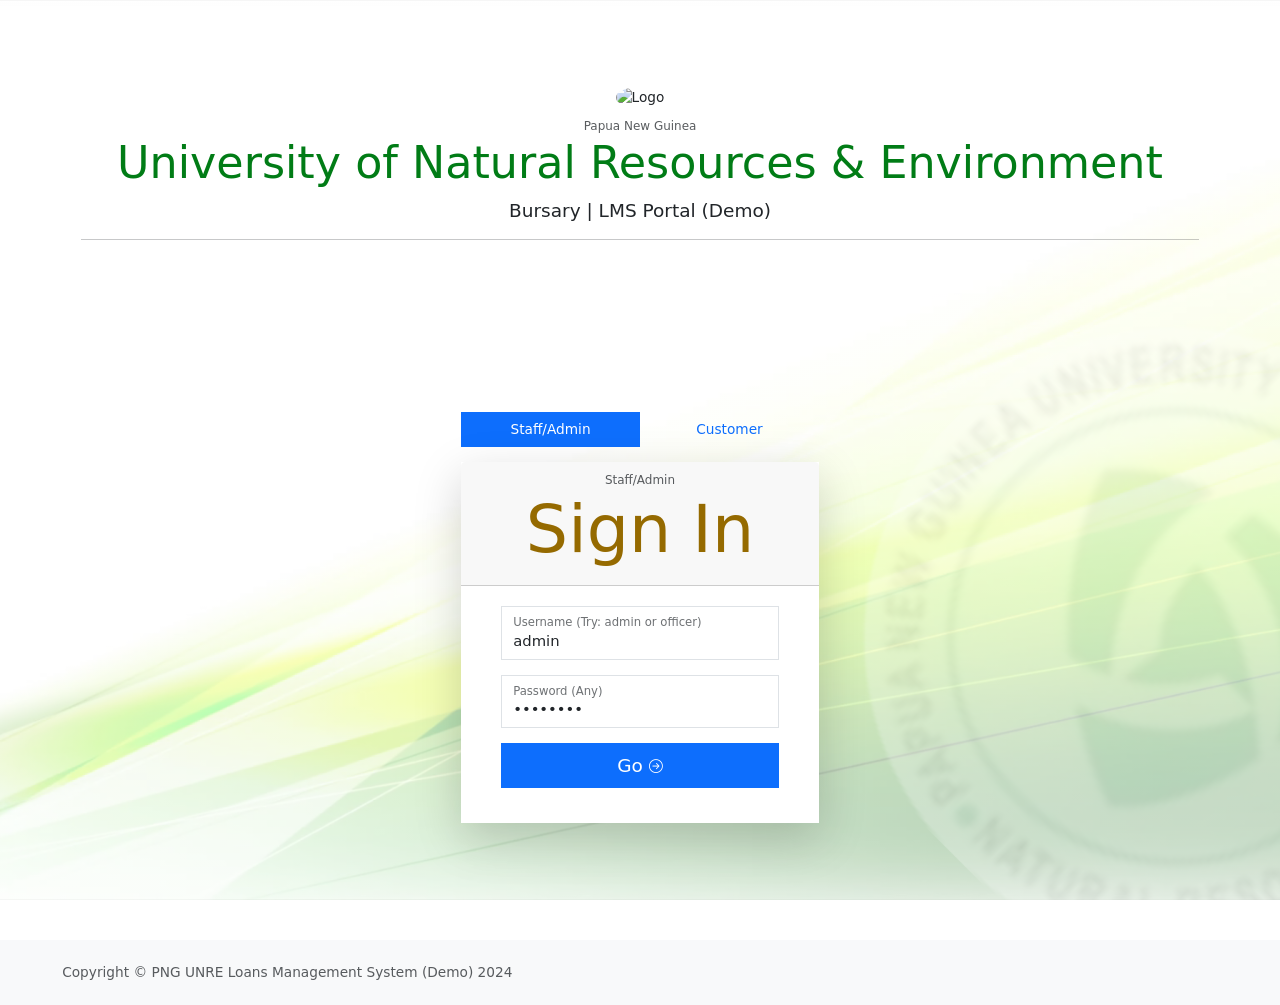
==== index.html @ e5e17811 "Initial commit for demo site webpages" ====
<!DOCTYPE html>
<html lang="en">
<head>
    <meta charset="utf-8" />
    <meta name="viewport" content="width=device-width, initial-scale=1, shrink-to-fit=no" />
    <title>Sign In | UNRE LMS Portal</title>
    <meta name="description" content="PNG UNRE Bursary Loans Management System - Demo" />
    
    <!-- Bootstrap 5.3 CSS -->
    <link href="https://cdn.jsdelivr.net/npm/bootstrap@5.3.8/dist/css/bootstrap.min.css" rel="stylesheet" integrity="sha384-sRIl4kxILFvY47J16cr9ZwB07vP4J8+LH7qKQnuqkuIAvNWLzeN8tE5YBujZqJLB" crossorigin="anonymous">
    <!-- Bootstrap Icons 1.13 -->
    <link rel="stylesheet" href="https://cdn.jsdelivr.net/npm/bootstrap-icons@1.13.1/font/bootstrap-icons.css">
    <!-- Custom Demo CSS -->
    <link rel="stylesheet" href="assets/css/demo.css">
    <link rel="icon" type="image/x-icon" href="assets/favicon/favicon.ico">
</head>
<body id="bodyBg">

    <div id="layoutAuthentication">
        <div id="layoutAuthentication_content">
            <main>
                <div class="container">
                    <div class="row justify-content-center align-items-center vh-100">
                        
                        <div class="col-md-12 text-center mb-4">
                            <img src="https://via.placeholder.com/60/017c16/ffffff?text=UNRE" class="img-fluid rounded-circle mb-2" width="60" height="60" alt="Logo">
                            <br>
                            <small class="text-muted">Papua New Guinea</small>
                            <h2 class="display-5 mt-3" style="margin-top: 0 !important">University of Natural Resources & Environment</h2>
                            <p class="lead">Bursary | LMS Portal (Demo)</p>
                            <hr>
                        </div>

                        <div class="col-xl-4 col-lg-6 col-md-8 col-sm-10 col-xs-12">
                            <nav>
                                <div class="nav nav-pills nav-justified mb-3" id="nav-tab" role="tablist">
                                    <button class="nav-link active" id="nav-staffadmin-login-tab" data-bs-toggle="tab" data-bs-target="#nav-staffadmin-login" type="button" role="tab" aria-selected="true">Staff/Admin</button>
                                    <button class="nav-link" id="nav-customer-login-tab" data-bs-toggle="tab" data-bs-target="#nav-customer-login" type="button" role="tab" aria-selected="false">Customer</button>
                                </div>
                            </nav>

                            <div class="tab-content" id="nav-tabContent">
                                <!-- Staff/Admin Login -->
                                <div class="tab-pane fade show active" id="nav-staffadmin-login" role="tabpanel">
                                    <div class="card shadow-lg border-0 rounded-lg mt-5" style="margin-top: 0 !important">
                                        <div class="card-header text-center">
                                            <small class="text-muted">Staff/Admin</small>
                                            <h5 class="display-2">Sign In</h5>
                                        </div>
                                        <div class="card-body">
                                            <form onsubmit="handleMockLogin(event, 'staff')">
                                                <div class="form-floating mb-3">
                                                    <input class="form-control" id="username" type="text" placeholder="Username" value="admin" required />
                                                    <label for="username">Username (Try: admin or officer)</label>
                                                </div>
                                                <div class="form-floating mb-3">
                                                    <input class="form-control" id="password" type="password" placeholder="Password" value="password" required />
                                                    <label for="password">Password (Any)</label>
                                                </div>
                                                <div class="form-group">
                                                    <button class="btn btn-lg btn-block btn-primary w-100" type="submit">
                                                        Go&nbsp;<i class="bi-arrow-right-circle"></i>
                                                    </button>
                                                </div>
                                            </form>
                                        </div>
                                    </div>
                                </div>

                                <!-- Customer Login -->
                                <div class="tab-pane fade" id="nav-customer-login" role="tabpanel">
                                    <div class="card shadow-lg border-0 rounded-lg mt-5" style="margin-top: 0 !important">
                                        <div class="card-header text-center">
                                            <small class="text-muted">Customer</small>
                                            <h5 class="display-2">Sign In</h5>
                                        </div>
                                        <div class="card-body">
                                            <form onsubmit="handleMockLogin(event, 'customer')">
                                                <div class="form-floating mb-3">
                                                    <input class="form-control" id="customerID" type="text" placeholder="Your PO#" value="246" required />
                                                    <label for="customerID">Your PO# (Try: 246)</label>
                                                </div>
                                                <div class="form-floating mb-3">
                                                    <input class="form-control" id="custpassword" type="password" placeholder="Password" value="password" required />
                                                    <label for="custpassword">Password (Any)</label>
                                                </div>
                                                <div class="form-group">
                                                    <button class="btn btn-lg btn-block btn-primary w-100" type="submit">
                                                        Go&nbsp;<i class="bi-arrow-right-circle"></i>
                                                    </button>
                                                </div>
                                            </form>
                                        </div>
                                    </div>
                                </div>

                                <p id="loginAlert" class="text-center alertMessage mt-3"></p>
                            </div>
                        </div>
                    </div>
                </div>
            </main>
        </div>
        <div id="layoutAuthentication_footer">
            <footer class="py-4 bg-light mt-auto">
                <div class="container-fluid px-4">
                    <div class="d-flex align-items-center justify-content-between small">
                        <div class="text-muted">Copyright &copy; PNG UNRE Loans Management System (Demo) 2024</div>
                    </div>
                </div>
            </footer>
        </div>
    </div>

    <!-- Bootstrap Bundle (Includes Popper) -->
    <script src="https://cdn.jsdelivr.net/npm/bootstrap@5.3.8/dist/js/bootstrap.bundle.min.js" integrity="sha384-FKyoEForCGlyvwx9Hj09JcYn3nv7wiPVlz7YYwJrWVcXK/BmnVDxM+D2scQbITxI" crossorigin="anonymous"></script>
    <!-- Custom Demo JS -->
    <script src="assets/js/demo.js"></script>
</body>
</html>
---- assets/css/demo.css ----
/* =========================================
   UNRE LMS DEMO - CUSTOM STYLES
   Compiled from original style.php
   ========================================= */

* {
    scroll-behavior: smooth;
    font-size: .925rem;
}

#bodyBg {
    background-position: center;
    background-attachment: fixed;
    background-repeat: no-repeat;
    background-size: cover;
    background-image: linear-gradient(rgba(255, 255, 255, 0.7), rgba(255, 255, 255, 0.7)), url('../img/bg-2.png');
}

main {
    margin-top: 20px;
    margin-bottom: 20px;
}

.scrollspy {
    position: relative;
    height: 350px;
    margin-top: .5rem;
    overflow: auto;
}

/* Layout Wrappers (SB Admin style) */
#layoutAuthentication {
    display: flex;
    flex-direction: column;
    min-height: 100vh;
}
#layoutAuthentication #layoutAuthentication_content {
    min-width: 0;
    flex-grow: 1;
}

#layoutSidenav {
    display: flex;
}
#layoutSidenav #layoutSidenav_nav {
    flex-basis: 225px;
    flex-shrink: 0;
    transition: transform 0.15s ease-in-out;
    z-index: 1038;
    transform: translateX(-225px);
}
#layoutSidenav #layoutSidenav_content {
    position: relative;
    display: flex;
    flex-direction: column;
    justify-content: space-between;
    min-width: 0;
    flex-grow: 1;
    min-height: calc(100vh - 56px);
    margin-left: -225px;
}

.sb-sidenav-toggled #layoutSidenav #layoutSidenav_nav {
    transform: translateX(0);
}
.sb-sidenav-toggled #layoutSidenav #layoutSidenav_content:before {
    content: "";
    display: block;
    position: absolute;
    top: 0;
    left: 0;
    width: 100%;
    height: 100%;
    background: #000;
    z-index: 1037;
    opacity: 0.5;
    transition: opacity 0.3s ease-in-out;
}

@media (min-width: 992px) {
    #layoutSidenav #layoutSidenav_nav { transform: translateX(0); }
    #layoutSidenav #layoutSidenav_content { margin-left: 0; transition: margin 0.15s ease-in-out; }
    .sb-sidenav-toggled #layoutSidenav #layoutSidenav_nav { transform: translateX(-225px); }
    .sb-sidenav-toggled #layoutSidenav #layoutSidenav_content { margin-left: -225px; }
    .sb-sidenav-toggled #layoutSidenav #layoutSidenav_content:before { display: none; }
}

.sb-nav-fixed .sb-topnav { z-index: 1039; }
.sb-nav-fixed #layoutSidenav #layoutSidenav_nav { width: 225px; height: 100vh; z-index: 1038; }
.sb-nav-fixed #layoutSidenav #layoutSidenav_nav .sb-sidenav { padding-top: 56px; }
.sb-nav-fixed #layoutSidenav #layoutSidenav_nav .sb-sidenav .sb-sidenav-menu { overflow-y: auto; }
.sb-nav-fixed #layoutSidenav #layoutSidenav_content { padding-left: 225px; top: 56px; }

/* Top Navigation */
.sb-topnav { padding-left: 0; height: 56px; z-index: 1039; }
.sb-topnav .navbar-brand { width: 225px; margin: 0; font-weight: 500; }
.sb-topnav.navbar-dark #sidebarToggle { color: rgba(255, 255, 255, 0.5); }

/* Side Navigation */
.sb-sidenav { display: flex; flex-direction: column; height: 100%; flex-wrap: nowrap; }
.sb-sidenav .sb-sidenav-menu { flex-grow: 1; }
.sb-sidenav .sb-sidenav-menu .nav { flex-direction: column; flex-wrap: nowrap; }
.sb-sidenav .sb-sidenav-menu .nav .sb-sidenav-menu-heading {
    padding: 1.75rem 1rem 0.75rem;
    font-size: 0.75rem;
    font-weight: bold;
    text-transform: uppercase;
}
.sb-sidenav .sb-sidenav-menu .nav .nav-link {
    display: flex; align-items: center;
    padding-top: 0.75rem; padding-bottom: 0.75rem;
    position: relative;
}
.sb-sidenav .sb-sidenav-menu .nav .nav-link .sb-nav-link-icon { font-size: 0.9rem; margin-right: 0.5rem; }
.sb-sidenav .sb-sidenav-menu .nav .nav-link .sb-sidenav-collapse-arrow { display: inline-block; margin-left: auto; transition: transform 0.15s ease; }
.sb-sidenav .sb-sidenav-menu .nav .nav-link.collapsed .sb-sidenav-collapse-arrow { transform: rotate(-90deg); }
.sb-sidenav .sb-sidenav-menu .nav .sb-sidenav-menu-nested { margin-left: 1.5rem; flex-direction: column; }
.sb-sidenav .sb-sidenav-footer { padding: 0.75rem; flex-shrink: 0; }

.sb-sidenav-light { background-color: #f8f9fa; color: #212529; }
.sb-sidenav-light .sb-sidenav-menu .sb-sidenav-menu-heading { color: #adb5bd; }
.sb-sidenav-light .sb-sidenav-menu .nav-link { color: #212529; }
.sb-sidenav-light .sb-sidenav-menu .nav-link .sb-nav-link-icon { color: #adb5bd; }
.sb-sidenav-light .sb-sidenav-menu .nav-link .sb-sidenav-collapse-arrow { color: #adb5bd; }
.sb-sidenav-light .sb-sidenav-menu .nav-link:hover { color: #0d6efd; }
.sb-sidenav-light .sb-sidenav-menu .nav-link.active { color: #0d6efd; }
.sb-sidenav-light .sb-sidenav-menu .nav-link.active .sb-nav-link-icon { color: #0d6efd; }
.sb-sidenav-light .sb-sidenav-footer { background-color: #e9ecef; }

/* Typography & Alerts */
.bi-asterisk.alertMessage { color: red; font-size: 10px; }
.alertMessage { color: red; }
.text-warning-muted { color: #ff5c5c !important; }
a { text-decoration: none; }
a h1, a h2, a h3, a h4, a h5 { color: inherit; }
a h1:hover, a h2:hover, a h3:hover, a h4:hover, a h5:hover { color: inherit; }
i.sign { font-size: 11rem !important; color: rgba(219, 182, 0, 0.65); }
h1, h2, h3 { color: #017c16; }
h5, h6 { color: #956a00; }
h1 i, h2 i, h3 i, h4 i, h5 i { font-size: inherit; }

/* UI Overrides */
.card { border-radius: 0; margin-bottom: 30px; border: none; box-shadow: 0px 0px 7px rgba(0, 0, 0, 0.15); }
.card.card-body, .card-body { padding: 20px 40px; }
.alert { border-radius: 0; box-shadow: 0px 0px 7px rgba(0, 0, 0, 0.15); }
.modal-content { border-radius: 0; border: none; }
button.btn, a.btn { border-radius: 0; }
.nav-pills .nav-link { border-radius: 0 !important; }
.form-group { margin-bottom: 15px; }
label, legend { margin-bottom: 5px; }
input.form-control, select.form-select { border-radius: 0; }
footer { margin-top: 30px; background-color: rgba(0, 0, 0, .05); padding: 40px; }
.btn-block { width: 100%; }

/* Scroll to Top Button */
#scroll-btn {
    display: none;
    position: fixed;
    bottom: 20px;
    right: 30px;
    z-index: 99;
    cursor: pointer;
}

.badge { font-size: inherit !important; }
.bg-dark { color: white; }
.bg-light { background-color: rgba(0, 0, 0, .09); color: black; }
.display-none { display: none; }
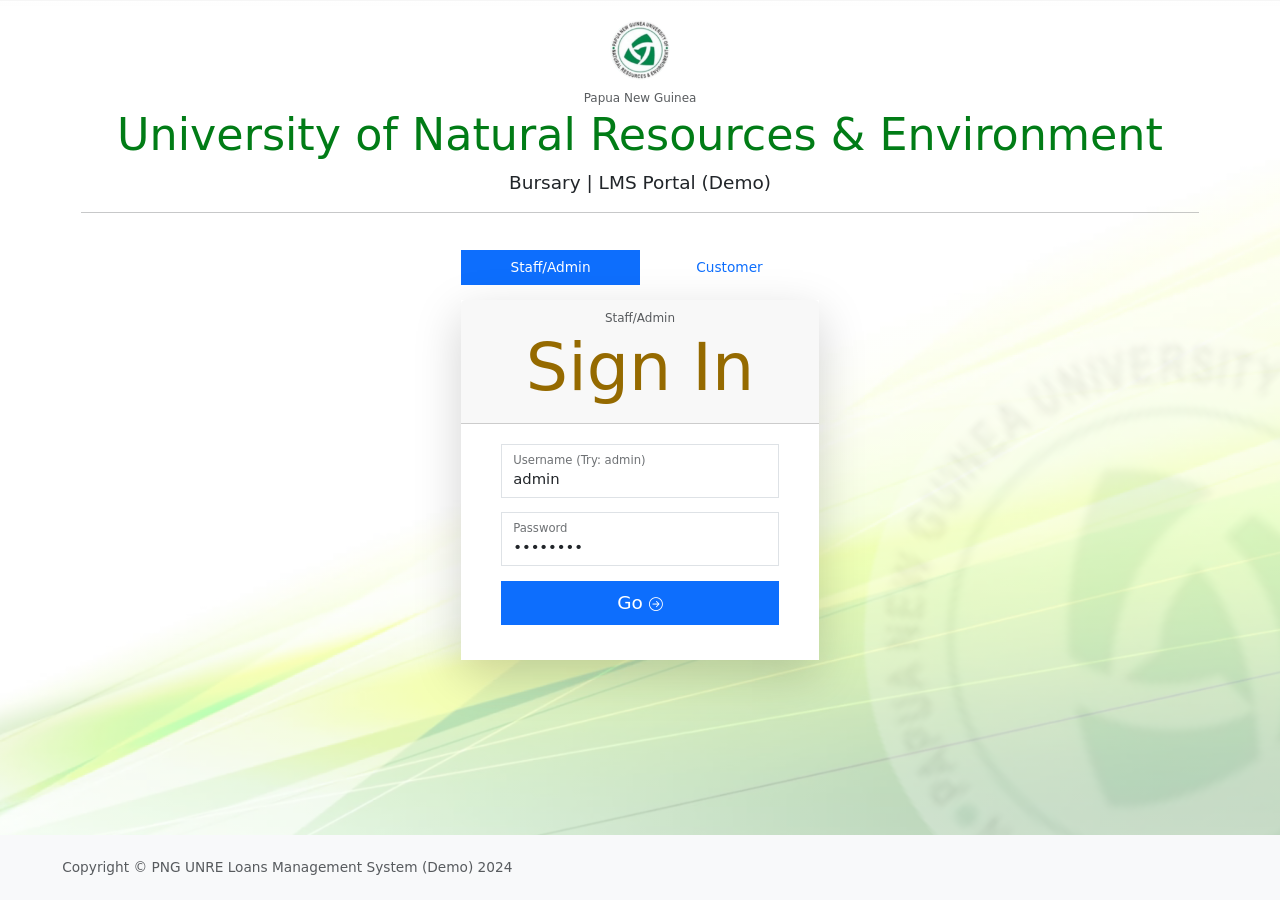
==== commit e22eb626: "Initial commit for demo website UX and functionality" ====
--- a/index.html
+++ b/index.html
@@ -4,13 +4,9 @@
     <meta charset="utf-8" />
     <meta name="viewport" content="width=device-width, initial-scale=1, shrink-to-fit=no" />
     <title>Sign In | UNRE LMS Portal</title>
-    <meta name="description" content="PNG UNRE Bursary Loans Management System - Demo" />
     
-    <!-- Bootstrap 5.3 CSS -->
-    <link href="https://cdn.jsdelivr.net/npm/bootstrap@5.3.8/dist/css/bootstrap.min.css" rel="stylesheet" integrity="sha384-sRIl4kxILFvY47J16cr9ZwB07vP4J8+LH7qKQnuqkuIAvNWLzeN8tE5YBujZqJLB" crossorigin="anonymous">
-    <!-- Bootstrap Icons 1.13 -->
+    <link href="https://cdn.jsdelivr.net/npm/bootstrap@5.3.8/dist/css/bootstrap.min.css" rel="stylesheet">
     <link rel="stylesheet" href="https://cdn.jsdelivr.net/npm/bootstrap-icons@1.13.1/font/bootstrap-icons.css">
-    <!-- Custom Demo CSS -->
     <link rel="stylesheet" href="assets/css/demo.css">
     <link rel="icon" type="image/x-icon" href="assets/favicon/favicon.ico">
 </head>
@@ -20,10 +16,10 @@
         <div id="layoutAuthentication_content">
             <main>
                 <div class="container">
-                    <div class="row justify-content-center align-items-center vh-100">
+                    <div class="row justify-content-center align-items-center">
                         
                         <div class="col-md-12 text-center mb-4">
-                            <img src="https://via.placeholder.com/60/017c16/ffffff?text=UNRE" class="img-fluid rounded-circle mb-2" width="60" height="60" alt="Logo">
+                            <img src="assets/favicon/android-chrome-192x192.png" class="img-fluid rounded-circle mb-2" width="60" height="60" alt="Logo">
                             <br>
                             <small class="text-muted">Papua New Guinea</small>
                             <h2 class="display-5 mt-3" style="margin-top: 0 !important">University of Natural Resources & Environment</h2>
@@ -40,7 +36,6 @@
                             </nav>
 
                             <div class="tab-content" id="nav-tabContent">
-                                <!-- Staff/Admin Login -->
                                 <div class="tab-pane fade show active" id="nav-staffadmin-login" role="tabpanel">
                                     <div class="card shadow-lg border-0 rounded-lg mt-5" style="margin-top: 0 !important">
                                         <div class="card-header text-center">
@@ -51,11 +46,11 @@
                                             <form onsubmit="handleMockLogin(event, 'staff')">
                                                 <div class="form-floating mb-3">
                                                     <input class="form-control" id="username" type="text" placeholder="Username" value="admin" required />
-                                                    <label for="username">Username (Try: admin or officer)</label>
+                                                    <label for="username">Username (Try: admin)</label>
                                                 </div>
                                                 <div class="form-floating mb-3">
                                                     <input class="form-control" id="password" type="password" placeholder="Password" value="password" required />
-                                                    <label for="password">Password (Any)</label>
+                                                    <label for="password">Password</label>
                                                 </div>
                                                 <div class="form-group">
                                                     <button class="btn btn-lg btn-block btn-primary w-100" type="submit">
@@ -67,7 +62,6 @@
                                     </div>
                                 </div>
 
-                                <!-- Customer Login -->
                                 <div class="tab-pane fade" id="nav-customer-login" role="tabpanel">
                                     <div class="card shadow-lg border-0 rounded-lg mt-5" style="margin-top: 0 !important">
                                         <div class="card-header text-center">
@@ -82,7 +76,7 @@
                                                 </div>
                                                 <div class="form-floating mb-3">
                                                     <input class="form-control" id="custpassword" type="password" placeholder="Password" value="password" required />
-                                                    <label for="custpassword">Password (Any)</label>
+                                                    <label for="custpassword">Password</label>
                                                 </div>
                                                 <div class="form-group">
                                                     <button class="btn btn-lg btn-block btn-primary w-100" type="submit">
@@ -112,9 +106,7 @@
         </div>
     </div>
 
-    <!-- Bootstrap Bundle (Includes Popper) -->
-    <script src="https://cdn.jsdelivr.net/npm/bootstrap@5.3.8/dist/js/bootstrap.bundle.min.js" integrity="sha384-FKyoEForCGlyvwx9Hj09JcYn3nv7wiPVlz7YYwJrWVcXK/BmnVDxM+D2scQbITxI" crossorigin="anonymous"></script>
-    <!-- Custom Demo JS -->
+    <script src="https://cdn.jsdelivr.net/npm/bootstrap@5.3.8/dist/js/bootstrap.bundle.min.js"></script>
     <script src="assets/js/demo.js"></script>
 </body>
 </html>
--- a/assets/css/demo.css
+++ b/assets/css/demo.css
@@ -1,6 +1,5 @@
 /* =========================================
-   UNRE LMS DEMO - CUSTOM STYLES
-   Compiled from original style.php
+   UNRE LMS DEMO
    ========================================= */
 
 * {
@@ -13,6 +12,7 @@
     background-attachment: fixed;
     background-repeat: no-repeat;
     background-size: cover;
+    /* Note: I added the gradient and image path here for the demo */
     background-image: linear-gradient(rgba(255, 255, 255, 0.7), rgba(255, 255, 255, 0.7)), url('../img/bg-2.png');
 }
 
@@ -28,7 +28,106 @@
     overflow: auto;
 }
 
-/* Layout Wrappers (SB Admin style) */
+.justify-container {
+    padding: 50px 30px;
+}
+
+.fixed-top, .sb-nav-fixed #layoutSidenav #layoutSidenav_nav, .sb-nav-fixed .sb-topnav {
+    position: fixed;
+    top: 0;
+    right: 0;
+    left: 0;
+    z-index: 1030;
+}
+
+.fixed-bottom {
+    position: fixed;
+    right: 0;
+    bottom: 0;
+    left: 0;
+    z-index: 1030;
+}
+
+.large-spinner {
+    width: 200px;
+    height: 200px;
+    top: 30%;
+    left: 45%;
+    position: absolute;
+}
+
+.display-none {
+    display: none;
+}
+
+.dropdown-menu, .dt-button-collection {
+    border-radius: 0 !important;
+}
+
+.dropdown-item.active, .dropdown-item:active {
+    background-color: transparent !important;
+    color: #0d6efd;
+}
+
+/****************** TYPOGRAPHY ******************/
+
+.bi-asterisk.alertMessage {
+    color: red;
+    font-size: 10px;
+}
+
+.lead > strong {
+    font-size: inherit;
+    font-weight: 500;
+}
+
+.alertMessage {
+    color: red;
+}
+
+.text-left {
+    text-align: left;
+}
+
+.text-right {
+    text-align: right;
+}
+
+.text-warning-muted {
+    color: #ff5c5c !important;
+}
+
+a {
+    text-decoration: none;
+}
+
+a h1, a h2, a h3, a h4, a h5 {
+    color: inherit;
+}
+
+a h1:hover, a h2:hover, a h3:hover, a h4:hover, a h5:hover {
+    color: inherit;
+}
+
+i.sign {
+    font-size: 11rem !important;
+    color: rgba(219, 182, 0, 0.65);
+}
+
+h1, h2, h3 {
+    color: #017c16;
+}
+
+h5, h6 {
+    color: #956a00;
+}
+
+h1 i, h2 i, h3 i, h4 i, h5 i {
+    font-size: inherit;
+}
+
+/****************** SIDEBAR ******************/
+
 #layoutAuthentication {
     display: flex;
     flex-direction: column;
@@ -37,6 +136,9 @@
 #layoutAuthentication #layoutAuthentication_content {
     min-width: 0;
     flex-grow: 1;
+}
+#layoutAuthentication #layoutAuthentication_footer {
+    min-width: 0;
 }
 
 #layoutSidenav {
@@ -78,28 +180,105 @@
 }
 
 @media (min-width: 992px) {
-    #layoutSidenav #layoutSidenav_nav { transform: translateX(0); }
-    #layoutSidenav #layoutSidenav_content { margin-left: 0; transition: margin 0.15s ease-in-out; }
-    .sb-sidenav-toggled #layoutSidenav #layoutSidenav_nav { transform: translateX(-225px); }
-    .sb-sidenav-toggled #layoutSidenav #layoutSidenav_content { margin-left: -225px; }
-    .sb-sidenav-toggled #layoutSidenav #layoutSidenav_content:before { display: none; }
-}
-
-.sb-nav-fixed .sb-topnav { z-index: 1039; }
-.sb-nav-fixed #layoutSidenav #layoutSidenav_nav { width: 225px; height: 100vh; z-index: 1038; }
-.sb-nav-fixed #layoutSidenav #layoutSidenav_nav .sb-sidenav { padding-top: 56px; }
-.sb-nav-fixed #layoutSidenav #layoutSidenav_nav .sb-sidenav .sb-sidenav-menu { overflow-y: auto; }
-.sb-nav-fixed #layoutSidenav #layoutSidenav_content { padding-left: 225px; top: 56px; }
-
-/* Top Navigation */
-.sb-topnav { padding-left: 0; height: 56px; z-index: 1039; }
-.sb-topnav .navbar-brand { width: 225px; margin: 0; font-weight: 500; }
-.sb-topnav.navbar-dark #sidebarToggle { color: rgba(255, 255, 255, 0.5); }
-
-/* Side Navigation */
-.sb-sidenav { display: flex; flex-direction: column; height: 100%; flex-wrap: nowrap; }
-.sb-sidenav .sb-sidenav-menu { flex-grow: 1; }
-.sb-sidenav .sb-sidenav-menu .nav { flex-direction: column; flex-wrap: nowrap; }
+    #layoutSidenav #layoutSidenav_nav {
+        transform: translateX(0);
+    }
+    #layoutSidenav #layoutSidenav_content {
+        margin-left: 0;
+        transition: margin 0.15s ease-in-out;
+    }
+
+    .sb-sidenav-toggled #layoutSidenav #layoutSidenav_nav {
+        transform: translateX(-225px);
+    }
+    .sb-sidenav-toggled #layoutSidenav #layoutSidenav_content {
+        margin-left: -225px;
+    }
+    .sb-sidenav-toggled #layoutSidenav #layoutSidenav_content:before {
+        display: none;
+    }
+}
+.sb-nav-fixed .sb-topnav {
+    z-index: 1039;
+}
+.sb-nav-fixed #layoutSidenav #layoutSidenav_nav {
+    width: 225px;
+    height: 100vh;
+    z-index: 1038;
+}
+.sb-nav-fixed #layoutSidenav #layoutSidenav_nav .sb-sidenav {
+    padding-top: 56px;
+}
+.sb-nav-fixed #layoutSidenav #layoutSidenav_nav .sb-sidenav .sb-sidenav-menu {
+    overflow-y: auto;
+}
+.sb-nav-fixed #layoutSidenav #layoutSidenav_content {
+    padding-left: 225px;
+    top: 56px;
+}
+
+#layoutError {
+    display: flex;
+    flex-direction: column;
+    min-height: 100vh;
+}
+#layoutError #layoutError_content {
+    min-width: 0;
+    flex-grow: 1;
+}
+#layoutError #layoutError_footer {
+    min-width: 0;
+}
+
+.img-error {
+    max-width: 20rem;
+}
+
+/****************** NAVIGATION ******************/
+
+.dropdown-menu {
+    border-radius: 0;
+}
+
+.menu-btn {
+    font-size: 25px;
+}
+
+.nav .nav-link .sb-nav-link-icon,
+.sb-sidenav-menu .nav-link .sb-nav-link-icon {
+    margin-right: 0.5rem;
+}
+
+.sb-topnav {
+    padding-left: 0;
+    height: 56px;
+    z-index: 1039;
+}
+.sb-topnav .navbar-brand {
+    width: 225px;
+    margin: 0;
+    font-weight: 500;
+}
+.sb-topnav.navbar-dark #sidebarToggle {
+    color: rgba(255, 255, 255, 0.5);
+}
+.sb-topnav.navbar-light #sidebarToggle {
+    color: #212529;
+}
+
+.sb-sidenav {
+    display: flex;
+    flex-direction: column;
+    height: 100%;
+    flex-wrap: nowrap;
+}
+.sb-sidenav .sb-sidenav-menu {
+    flex-grow: 1;
+}
+.sb-sidenav .sb-sidenav-menu .nav {
+    flex-direction: column;
+    flex-wrap: nowrap;
+}
 .sb-sidenav .sb-sidenav-menu .nav .sb-sidenav-menu-heading {
     padding: 1.75rem 1rem 0.75rem;
     font-size: 0.75rem;
@@ -107,52 +286,155 @@
     text-transform: uppercase;
 }
 .sb-sidenav .sb-sidenav-menu .nav .nav-link {
-    display: flex; align-items: center;
-    padding-top: 0.75rem; padding-bottom: 0.75rem;
+    display: flex;
+    align-items: center;
+    padding-top: 0.75rem;
+    padding-bottom: 0.75rem;
     position: relative;
 }
-.sb-sidenav .sb-sidenav-menu .nav .nav-link .sb-nav-link-icon { font-size: 0.9rem; margin-right: 0.5rem; }
-.sb-sidenav .sb-sidenav-menu .nav .nav-link .sb-sidenav-collapse-arrow { display: inline-block; margin-left: auto; transition: transform 0.15s ease; }
-.sb-sidenav .sb-sidenav-menu .nav .nav-link.collapsed .sb-sidenav-collapse-arrow { transform: rotate(-90deg); }
-.sb-sidenav .sb-sidenav-menu .nav .sb-sidenav-menu-nested { margin-left: 1.5rem; flex-direction: column; }
-.sb-sidenav .sb-sidenav-footer { padding: 0.75rem; flex-shrink: 0; }
-
-.sb-sidenav-light { background-color: #f8f9fa; color: #212529; }
-.sb-sidenav-light .sb-sidenav-menu .sb-sidenav-menu-heading { color: #adb5bd; }
-.sb-sidenav-light .sb-sidenav-menu .nav-link { color: #212529; }
-.sb-sidenav-light .sb-sidenav-menu .nav-link .sb-nav-link-icon { color: #adb5bd; }
-.sb-sidenav-light .sb-sidenav-menu .nav-link .sb-sidenav-collapse-arrow { color: #adb5bd; }
-.sb-sidenav-light .sb-sidenav-menu .nav-link:hover { color: #0d6efd; }
-.sb-sidenav-light .sb-sidenav-menu .nav-link.active { color: #0d6efd; }
-.sb-sidenav-light .sb-sidenav-menu .nav-link.active .sb-nav-link-icon { color: #0d6efd; }
-.sb-sidenav-light .sb-sidenav-footer { background-color: #e9ecef; }
-
-/* Typography & Alerts */
-.bi-asterisk.alertMessage { color: red; font-size: 10px; }
-.alertMessage { color: red; }
-.text-warning-muted { color: #ff5c5c !important; }
-a { text-decoration: none; }
-a h1, a h2, a h3, a h4, a h5 { color: inherit; }
-a h1:hover, a h2:hover, a h3:hover, a h4:hover, a h5:hover { color: inherit; }
-i.sign { font-size: 11rem !important; color: rgba(219, 182, 0, 0.65); }
-h1, h2, h3 { color: #017c16; }
-h5, h6 { color: #956a00; }
-h1 i, h2 i, h3 i, h4 i, h5 i { font-size: inherit; }
-
-/* UI Overrides */
-.card { border-radius: 0; margin-bottom: 30px; border: none; box-shadow: 0px 0px 7px rgba(0, 0, 0, 0.15); }
-.card.card-body, .card-body { padding: 20px 40px; }
-.alert { border-radius: 0; box-shadow: 0px 0px 7px rgba(0, 0, 0, 0.15); }
-.modal-content { border-radius: 0; border: none; }
-button.btn, a.btn { border-radius: 0; }
-.nav-pills .nav-link { border-radius: 0 !important; }
-.form-group { margin-bottom: 15px; }
-label, legend { margin-bottom: 5px; }
-input.form-control, select.form-select { border-radius: 0; }
-footer { margin-top: 30px; background-color: rgba(0, 0, 0, .05); padding: 40px; }
-.btn-block { width: 100%; }
-
-/* Scroll to Top Button */
+.sb-sidenav .sb-sidenav-menu .nav .nav-link .sb-nav-link-icon {
+    font-size: 0.9rem;
+}
+.sb-sidenav .sb-sidenav-menu .nav .nav-link .sb-sidenav-collapse-arrow {
+    display: inline-block;
+    margin-left: auto;
+    transition: transform 0.15s ease;
+}
+.sb-sidenav .sb-sidenav-menu .nav .nav-link.collapsed .sb-sidenav-collapse-arrow {
+    transform: rotate(-90deg);
+}
+.sb-sidenav .sb-sidenav-menu .nav .sb-sidenav-menu-nested {
+    margin-left: 1.5rem;
+    flex-direction: column;
+}
+.sb-sidenav .sb-sidenav-footer {
+    padding: 0.75rem;
+    flex-shrink: 0;
+}
+
+.sb-sidenav-dark {
+    background-color: #212529;
+    color: rgba(255, 255, 255, 0.5);
+}
+.sb-sidenav-dark .sb-sidenav-menu .sb-sidenav-menu-heading {
+    color: rgba(255, 255, 255, 0.25);
+}
+.sb-sidenav-dark .sb-sidenav-menu .nav-link {
+    color: rgba(255, 255, 255, 0.5);
+}
+.sb-sidenav-dark .sb-sidenav-menu .nav-link .sb-nav-link-icon {
+    color: rgba(255, 255, 255, 0.25);
+}
+.sb-sidenav-dark .sb-sidenav-menu .nav-link .sb-sidenav-collapse-arrow {
+    color: rgba(255, 255, 255, 0.25);
+}
+.sb-sidenav-dark .sb-sidenav-menu .nav-link:hover {
+    color: #fff;
+}
+.sb-sidenav-dark .sb-sidenav-menu .nav-link.active {
+    color: #fff;
+}
+.sb-sidenav-dark .sb-sidenav-menu .nav-link.active .sb-nav-link-icon {
+    color: #fff;
+}
+.sb-sidenav-dark .sb-sidenav-footer {
+    background-color: #343a40;
+}
+
+.sb-sidenav-light {
+    background-color: #f8f9fa;
+    color: #212529;
+}
+.sb-sidenav-light .sb-sidenav-menu .sb-sidenav-menu-heading {
+    color: #adb5bd;
+}
+.sb-sidenav-light .sb-sidenav-menu .nav-link {
+    color: #212529;
+}
+.sb-sidenav-light .sb-sidenav-menu .nav-link .sb-nav-link-icon {
+    color: #adb5bd;
+}
+.sb-sidenav-light .sb-sidenav-menu .nav-link .sb-sidenav-collapse-arrow {
+    color: #adb5bd;
+}
+.sb-sidenav-light .sb-sidenav-menu .nav-link:hover {
+    color: #0d6efd;
+}
+.sb-sidenav-light .sb-sidenav-menu .nav-link.active {
+    color: #0d6efd;
+}
+.sb-sidenav-light .sb-sidenav-menu .nav-link.active .sb-nav-link-icon {
+    color: #0d6efd;
+}
+.sb-sidenav-light .sb-sidenav-footer {
+    background-color: #e9ecef;
+}
+
+/****************** CARDS ******************/
+.card {
+    border-radius: 0;
+    margin-bottom: 30px;
+    border: none;
+    box-shadow: 0px 0px 7px rgba(0, 0, 0, 0.15);
+}
+
+.card.card-body, .card-body {		
+    padding: 20px 40px;
+}
+
+/****************** ALERTS ******************/
+.alert {
+    border-radius: 0;
+    box-shadow: 0px 0px 7px rgba(0, 0, 0, 0.15);
+}
+
+/****************** MODALS ******************/
+.modal-content {
+    border-radius: 0;
+    border: none;
+}
+
+/****************** BUTTONS ******************/
+
+button.btn, a.btn {
+    border-radius: 0;
+}
+
+ul.pagination > li.paginate_button.page-item.previous, li.paginate_button.page-item.next {
+    border-radius: 0 !important;
+}
+
+.nav-pills .nav-link, .nav-tabs .nav-link {
+    border-radius: 0 !important;
+}
+
+/****************** FORM INPUT ******************/
+.form-group {
+    margin-bottom: 15px;
+}
+
+label, legend {
+    margin-bottom: 5px;
+}
+
+input.form-control, select.form-select {
+    border-radius: 0;
+}
+
+/****************** FOOTER ******************/
+
+footer {
+    margin-top: 30px;
+    background-color: rgba(0, 0, 0, .05);
+    padding: 40px;
+}
+
+/****************** BUTTONS ******************/
+
+.btn-block {
+    width: 100%;
+}
+
 #scroll-btn {
     display: none;
     position: fixed;
@@ -162,7 +444,44 @@
     cursor: pointer;
 }
 
-.badge { font-size: inherit !important; }
-.bg-dark { color: white; }
-.bg-light { background-color: rgba(0, 0, 0, .09); color: black; }
-.display-none { display: none; }+/****************** BADGE ******************/
+
+.badge {
+    font-size: inherit !important;
+}
+
+/****************** BG COLORS ******************/
+
+.bg-dark {
+    color: white;
+}
+
+.bg-light {
+    background-color: rgba(0, 0, 0, .09);
+    color: black;
+}
+
+.bg-warning {
+    color: black;
+}
+
+/****************** PRE LOADER ******************/
+
+.pre-loader {
+    display: none;
+    padding: 0;
+    align-items: center !important;
+}
+
+.pre-loader > .spinner-border, .pre-loader > p {
+    display: inline-flex;
+}
+
+.pre-loader > .spinner-border {
+    width: 20px;
+    height: 20px;
+}
+
+.pre-loader > p {
+    margin-left: 10px;
+}
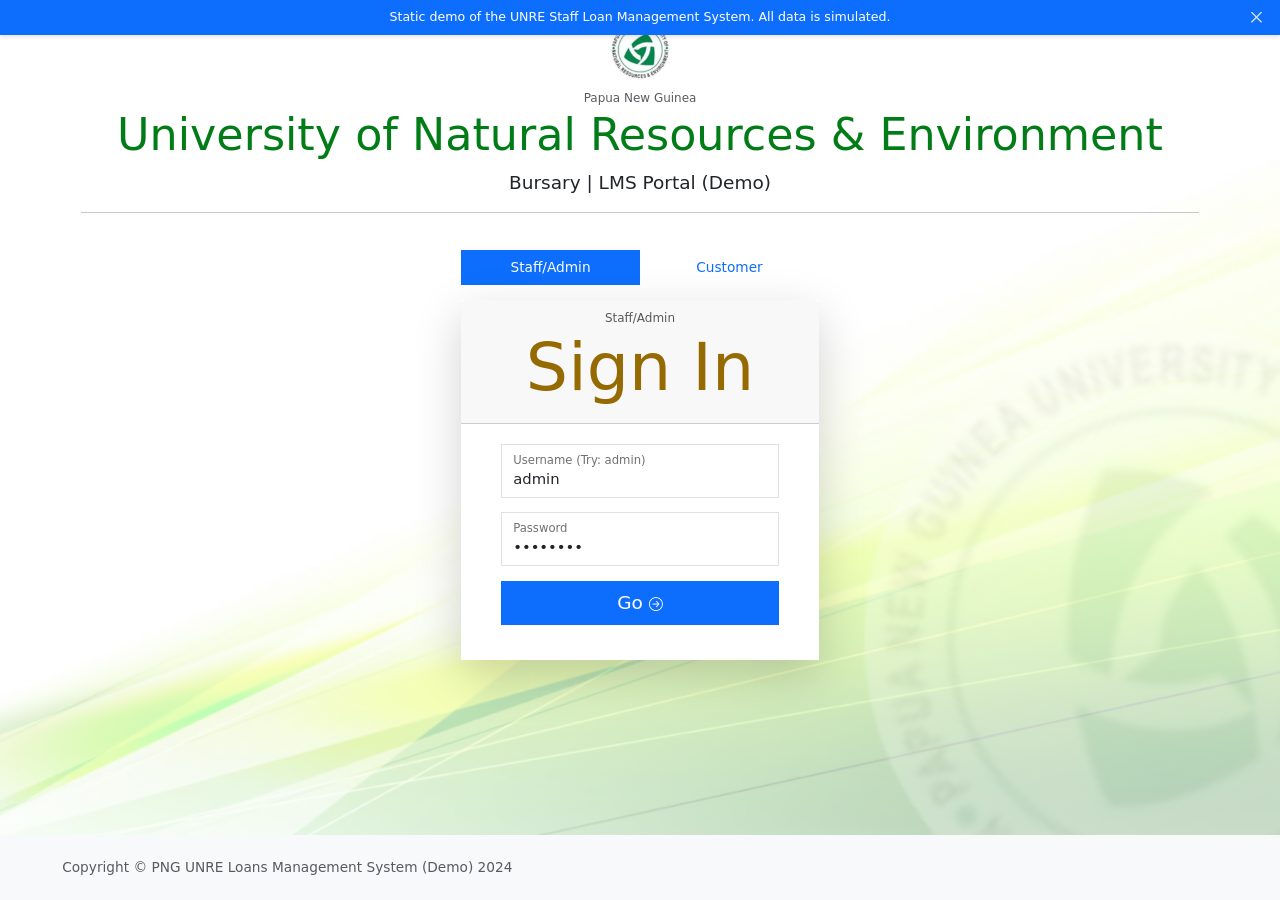
==== commit 74d4f07b: "Top bar addition for Demo site banner notice" ====
--- a/index.html
+++ b/index.html
@@ -11,6 +11,12 @@
     <link rel="icon" type="image/x-icon" href="assets/favicon/favicon.ico">
 </head>
 <body id="bodyBg">
+
+    <!-- DEMO BANNER -->
+    <div id="demoBanner">
+        Static demo of the UNRE Staff Loan Management System. All data is simulated.
+        <button type="button" class="btn-close" aria-label="Close" onclick="document.getElementById('demoBanner').style.display='none';"></button>
+    </div>
 
     <div id="layoutAuthentication">
         <div id="layoutAuthentication_content">
--- a/assets/css/demo.css
+++ b/assets/css/demo.css
@@ -484,4 +484,31 @@
 
 .pre-loader > p {
     margin-left: 10px;
+}
+
+/****************** DEMO BANNER ******************/
+#demoBanner {
+    position: fixed;
+    top: 0;
+    left: 0;
+    width: 100%;
+    z-index: 2000; /* Higher than the topnav (1039) */
+    background-color: #0d6efd; /* Bootstrap Primary */
+    color: white;
+    text-align: center;
+    padding: 8px 15px;
+    font-size: 0.85rem;
+    box-shadow: 0 2px 4px rgba(0,0,0,0.1);
+}
+#demoBanner .btn-close {
+    position: absolute;
+    right: 15px;
+    top: 50%;
+    transform: translateY(-50%);
+    font-size: 0.75rem;
+    filter: invert(1); /* Makes the black icon white */
+    opacity: 0.8;
+}
+#demoBanner .btn-close:hover {
+    opacity: 1;
 }
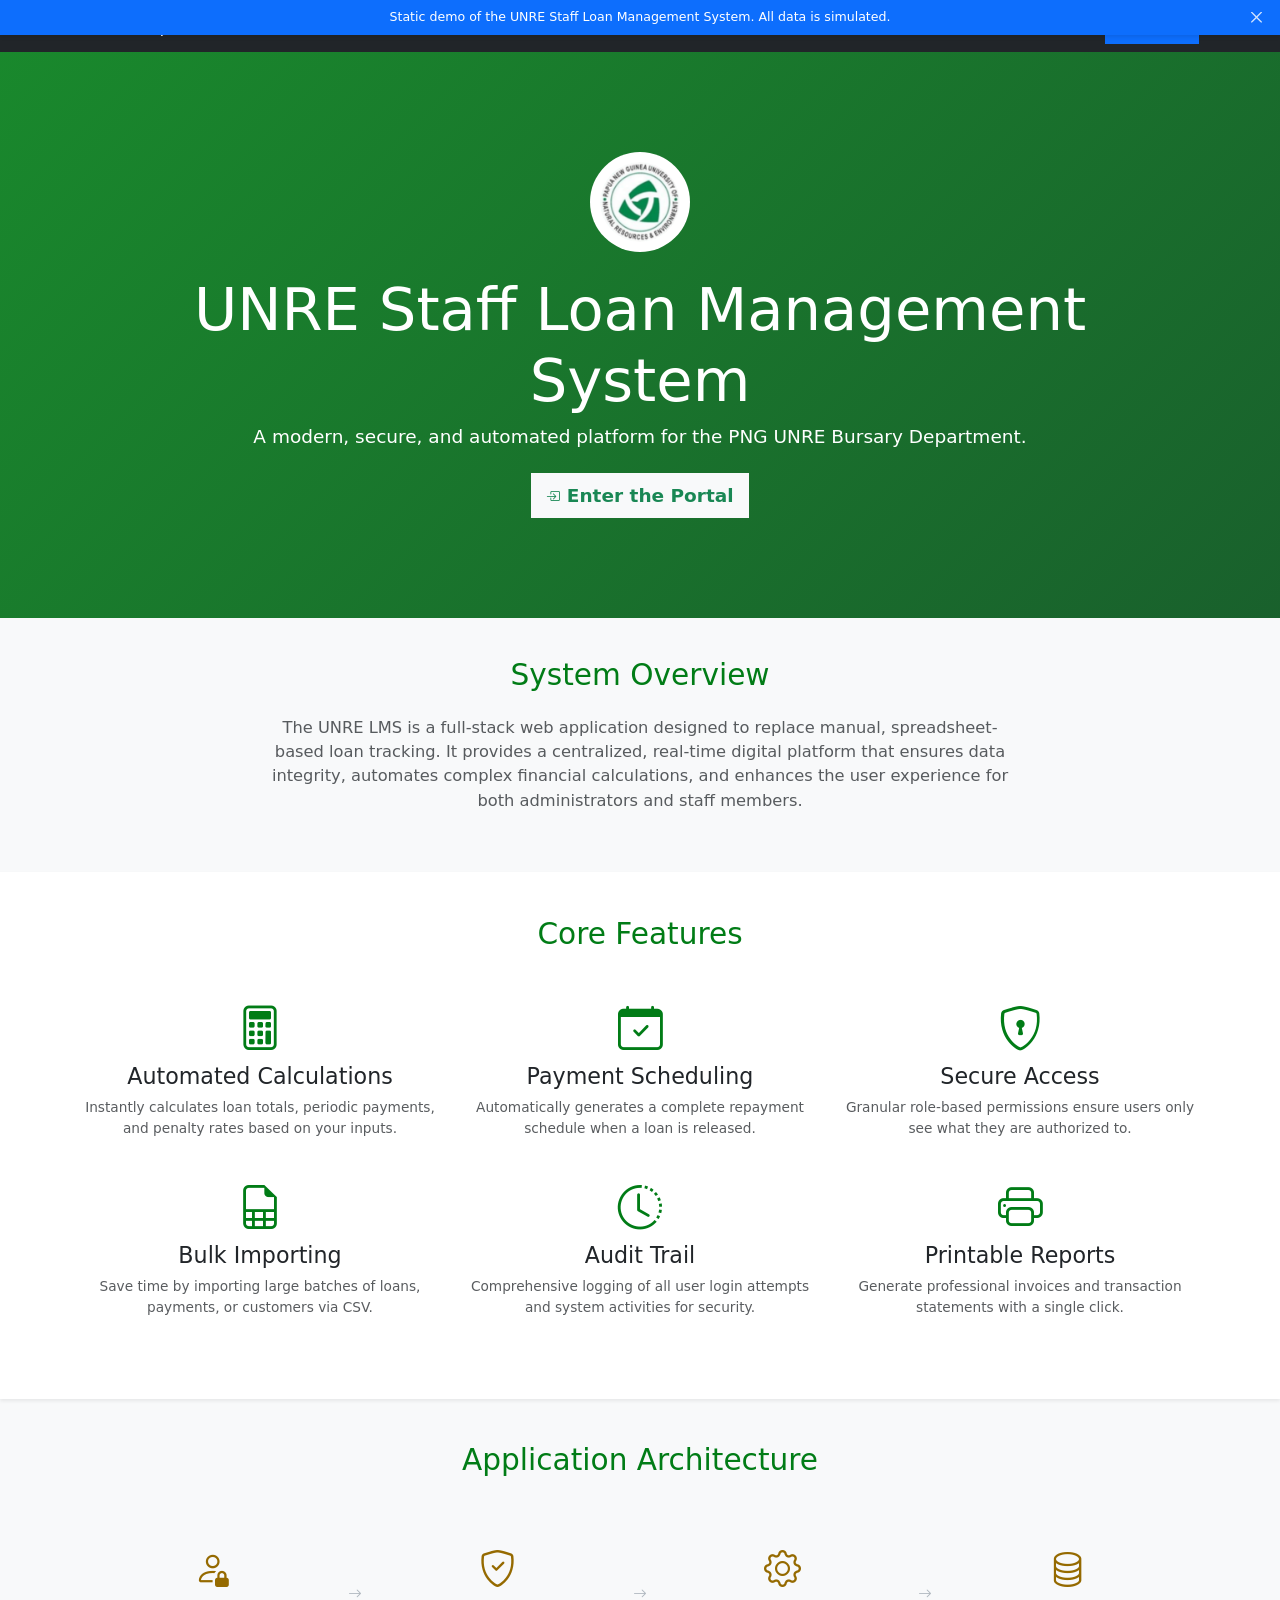
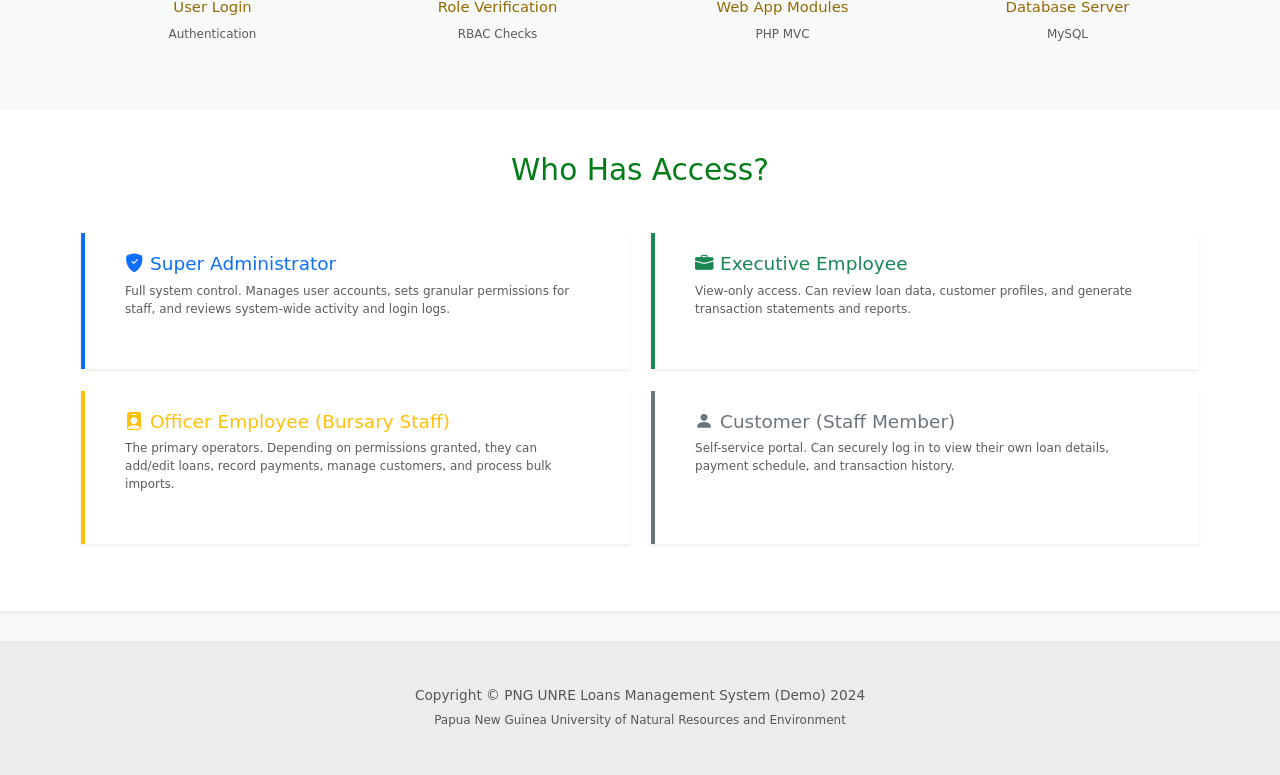
==== commit f701e552: "Demo site landing page" ====
--- a/index.html
+++ b/index.html
@@ -3,14 +3,51 @@
 <head>
     <meta charset="utf-8" />
     <meta name="viewport" content="width=device-width, initial-scale=1, shrink-to-fit=no" />
-    <title>Sign In | UNRE LMS Portal</title>
+    <title>Welcome | UNRE LMS Portal</title>
     
     <link href="https://cdn.jsdelivr.net/npm/bootstrap@5.3.8/dist/css/bootstrap.min.css" rel="stylesheet">
     <link rel="stylesheet" href="https://cdn.jsdelivr.net/npm/bootstrap-icons@1.13.1/font/bootstrap-icons.css">
     <link rel="stylesheet" href="assets/css/demo.css">
     <link rel="icon" type="image/x-icon" href="assets/favicon/favicon.ico">
+    
+    <style>
+        .landing-hero {
+            background: linear-gradient(135deg, rgba(1, 124, 22, 0.9) 0%, rgba(1, 80, 22, 0.9) 100%);
+            color: white;
+            padding: 100px 0;
+            margin-bottom: 40px;
+        }
+        .landing-hero h1 {
+            color: white;
+            font-weight: 300;
+        }
+        .feature-icon {
+            font-size: 3rem;
+            color: #017c16;
+            margin-bottom: 20px;
+        }
+        .arch-step {
+            text-align: center;
+            padding: 20px;
+        }
+        .arch-step i {
+            font-size: 2.5rem;
+            color: #956a00;
+            margin-bottom: 15px;
+        }
+        .arch-arrow {
+            font-size: 2rem;
+            color: #adb5bd;
+            display: flex;
+            align-items: center;
+            justify-content: center;
+        }
+        @media (max-width: 768px) {
+            .arch-arrow { transform: rotate(90deg); margin: 10px 0; }
+        }
+    </style>
 </head>
-<body id="bodyBg">
+<body id="bodyBg" style="background-image: none; background-color: #f8f9fa;">
 
     <!-- DEMO BANNER -->
     <div id="demoBanner">
@@ -18,101 +55,171 @@
         <button type="button" class="btn-close" aria-label="Close" onclick="document.getElementById('demoBanner').style.display='none';"></button>
     </div>
 
-    <div id="layoutAuthentication">
-        <div id="layoutAuthentication_content">
-            <main>
-                <div class="container">
-                    <div class="row justify-content-center align-items-center">
-                        
-                        <div class="col-md-12 text-center mb-4">
-                            <img src="assets/favicon/android-chrome-192x192.png" class="img-fluid rounded-circle mb-2" width="60" height="60" alt="Logo">
-                            <br>
-                            <small class="text-muted">Papua New Guinea</small>
-                            <h2 class="display-5 mt-3" style="margin-top: 0 !important">University of Natural Resources & Environment</h2>
-                            <p class="lead">Bursary | LMS Portal (Demo)</p>
-                            <hr>
-                        </div>
-
-                        <div class="col-xl-4 col-lg-6 col-md-8 col-sm-10 col-xs-12">
-                            <nav>
-                                <div class="nav nav-pills nav-justified mb-3" id="nav-tab" role="tablist">
-                                    <button class="nav-link active" id="nav-staffadmin-login-tab" data-bs-toggle="tab" data-bs-target="#nav-staffadmin-login" type="button" role="tab" aria-selected="true">Staff/Admin</button>
-                                    <button class="nav-link" id="nav-customer-login-tab" data-bs-toggle="tab" data-bs-target="#nav-customer-login" type="button" role="tab" aria-selected="false">Customer</button>
-                                </div>
-                            </nav>
-
-                            <div class="tab-content" id="nav-tabContent">
-                                <div class="tab-pane fade show active" id="nav-staffadmin-login" role="tabpanel">
-                                    <div class="card shadow-lg border-0 rounded-lg mt-5" style="margin-top: 0 !important">
-                                        <div class="card-header text-center">
-                                            <small class="text-muted">Staff/Admin</small>
-                                            <h5 class="display-2">Sign In</h5>
-                                        </div>
-                                        <div class="card-body">
-                                            <form onsubmit="handleMockLogin(event, 'staff')">
-                                                <div class="form-floating mb-3">
-                                                    <input class="form-control" id="username" type="text" placeholder="Username" value="admin" required />
-                                                    <label for="username">Username (Try: admin)</label>
-                                                </div>
-                                                <div class="form-floating mb-3">
-                                                    <input class="form-control" id="password" type="password" placeholder="Password" value="password" required />
-                                                    <label for="password">Password</label>
-                                                </div>
-                                                <div class="form-group">
-                                                    <button class="btn btn-lg btn-block btn-primary w-100" type="submit">
-                                                        Go&nbsp;<i class="bi-arrow-right-circle"></i>
-                                                    </button>
-                                                </div>
-                                            </form>
-                                        </div>
-                                    </div>
-                                </div>
-
-                                <div class="tab-pane fade" id="nav-customer-login" role="tabpanel">
-                                    <div class="card shadow-lg border-0 rounded-lg mt-5" style="margin-top: 0 !important">
-                                        <div class="card-header text-center">
-                                            <small class="text-muted">Customer</small>
-                                            <h5 class="display-2">Sign In</h5>
-                                        </div>
-                                        <div class="card-body">
-                                            <form onsubmit="handleMockLogin(event, 'customer')">
-                                                <div class="form-floating mb-3">
-                                                    <input class="form-control" id="customerID" type="text" placeholder="Your PO#" value="246" required />
-                                                    <label for="customerID">Your PO# (Try: 246)</label>
-                                                </div>
-                                                <div class="form-floating mb-3">
-                                                    <input class="form-control" id="custpassword" type="password" placeholder="Password" value="password" required />
-                                                    <label for="custpassword">Password</label>
-                                                </div>
-                                                <div class="form-group">
-                                                    <button class="btn btn-lg btn-block btn-primary w-100" type="submit">
-                                                        Go&nbsp;<i class="bi-arrow-right-circle"></i>
-                                                    </button>
-                                                </div>
-                                            </form>
-                                        </div>
-                                    </div>
-                                </div>
-
-                                <p id="loginAlert" class="text-center alertMessage mt-3"></p>
-                            </div>
-                        </div>
-                    </div>
-                </div>
-            </main>
-        </div>
-        <div id="layoutAuthentication_footer">
-            <footer class="py-4 bg-light mt-auto">
-                <div class="container-fluid px-4">
-                    <div class="d-flex align-items-center justify-content-between small">
-                        <div class="text-muted">Copyright &copy; PNG UNRE Loans Management System (Demo) 2024</div>
-                    </div>
-                </div>
-            </footer>
-        </div>
-    </div>
+    <!-- Top Navigation -->
+    <nav class="navbar navbar-expand-lg navbar-dark bg-dark">
+        <div class="container">
+            <a class="navbar-brand" href="index.html">
+                <i class="bi-shield-check text-success"></i> UNRE | LMS
+            </a>
+            <button class="navbar-toggler" type="button" data-bs-toggle="collapse" data-bs-target="#landingNav">
+                <span class="navbar-toggler-icon"></span>
+            </button>
+            <div class="collapse navbar-collapse" id="landingNav">
+                <ul class="navbar-nav ms-auto">
+                    <li class="nav-item"><a class="nav-link" href="#features">Features</a></li>
+                    <li class="nav-item"><a class="nav-link" href="#architecture">Architecture</a></li>
+                    <li class="nav-item"><a class="nav-link" href="#roles">Roles</a></li>
+                    <li class="nav-item ms-3">
+                        <a class="btn btn-primary" href="login.html"><i class="bi-box-arrow-in-right"></i>&nbsp;Sign In</a>
+                    </li>
+                </ul>
+            </div>
+        </div>
+    </nav>
+
+    <!-- Hero Section -->
+    <header class="landing-hero text-center">
+        <div class="container">
+            <img src="assets/favicon/android-chrome-192x192.png" class="img-fluid rounded-circle mb-4" width="100" height="100" alt="Logo" style="background: white; padding: 10px;">
+            <h1 class="display-3">UNRE Staff Loan Management System</h1>
+            <p class="lead mb-4">A modern, secure, and automated platform for the PNG UNRE Bursary Department.</p>
+            <a href="login.html" class="btn btn-light btn-lg text-success fw-bold"><i class="bi-box-arrow-in-right"></i>&nbsp;Enter the Portal</a>
+        </div>
+    </header>
+
+    <!-- System Overview -->
+    <section class="container mb-5">
+        <div class="row justify-content-center">
+            <div class="col-lg-8 text-center">
+                <h2 class="mb-4">System Overview</h2>
+                <p class="text-muted" style="font-size: 1.1rem;">
+                    The UNRE LMS is a full-stack web application designed to replace manual, spreadsheet-based loan tracking. It provides a centralized, real-time digital platform that ensures data integrity, automates complex financial calculations, and enhances the user experience for both administrators and staff members.
+                </p>
+            </div>
+        </div>
+    </section>
+
+    <!-- Core Features -->
+    <section id="features" class="bg-white py-5 mb-5 shadow-sm">
+        <div class="container">
+            <h2 class="text-center mb-5">Core Features</h2>
+            <div class="row text-center">
+                <div class="col-md-4 mb-4">
+                    <i class="bi bi-calculator feature-icon"></i>
+                    <h4>Automated Calculations</h4>
+                    <p class="text-muted">Instantly calculates loan totals, periodic payments, and penalty rates based on your inputs.</p>
+                </div>
+                <div class="col-md-4 mb-4">
+                    <i class="bi bi-calendar-check feature-icon"></i>
+                    <h4>Payment Scheduling</h4>
+                    <p class="text-muted">Automatically generates a complete repayment schedule when a loan is released.</p>
+                </div>
+                <div class="col-md-4 mb-4">
+                    <i class="bi bi-shield-lock feature-icon"></i>
+                    <h4>Secure Access</h4>
+                    <p class="text-muted">Granular role-based permissions ensure users only see what they are authorized to.</p>
+                </div>
+                <div class="col-md-4 mb-4">
+                    <i class="bi bi-file-earmark-spreadsheet feature-icon"></i>
+                    <h4>Bulk Importing</h4>
+                    <p class="text-muted">Save time by importing large batches of loans, payments, or customers via CSV.</p>
+                </div>
+                <div class="col-md-4 mb-4">
+                    <i class="bi bi-clock-history feature-icon"></i>
+                    <h4>Audit Trail</h4>
+                    <p class="text-muted">Comprehensive logging of all user login attempts and system activities for security.</p>
+                </div>
+                <div class="col-md-4 mb-4">
+                    <i class="bi bi-printer feature-icon"></i>
+                    <h4>Printable Reports</h4>
+                    <p class="text-muted">Generate professional invoices and transaction statements with a single click.</p>
+                </div>
+            </div>
+        </div>
+    </section>
+
+    <!-- Architecture Flow -->
+    <section id="architecture" class="container mb-5">
+        <h2 class="text-center mb-5">Application Architecture</h2>
+        <div class="row justify-content-center align-items-center">
+            <div class="col-md-2 arch-step">
+                <i class="bi bi-person-lock"></i>
+                <h6>User Login</h6>
+                <small class="text-muted">Authentication</small>
+            </div>
+            <div class="col-md-1 arch-arrow"><i class="bi bi-arrow-right"></i></div>
+            
+            <div class="col-md-2 arch-step">
+                <i class="bi bi-shield-check"></i>
+                <h6>Role Verification</h6>
+                <small class="text-muted">RBAC Checks</small>
+            </div>
+            <div class="col-md-1 arch-arrow"><i class="bi bi-arrow-right"></i></div>
+            
+            <div class="col-md-2 arch-step">
+                <i class="bi bi-gear"></i>
+                <h6>Web App Modules</h6>
+                <small class="text-muted">PHP MVC</small>
+            </div>
+            <div class="col-md-1 arch-arrow"><i class="bi bi-arrow-right"></i></div>
+            
+            <div class="col-md-2 arch-step">
+                <i class="bi bi-database"></i>
+                <h6>Database Server</h6>
+                <small class="text-muted">MySQL</small>
+            </div>
+        </div>
+    </section>
+
+    <!-- Who Has Access -->
+    <section id="roles" class="bg-white py-5 shadow-sm">
+        <div class="container">
+            <h2 class="text-center mb-5">Who Has Access?</h2>
+            <div class="row">
+                <div class="col-md-6 mb-4">
+                    <div class="card h-100 border-0 shadow-sm" style="border-left: 4px solid #0d6efd !important;">
+                        <div class="card-body">
+                            <h5 class="card-title text-primary"><i class="bi bi-shield-fill-check"></i> Super Administrator</h5>
+                            <p class="card-text text-muted small">Full system control. Manages user accounts, sets granular permissions for staff, and reviews system-wide activity and login logs.</p>
+                        </div>
+                    </div>
+                </div>
+                <div class="col-md-6 mb-4">
+                    <div class="card h-100 border-0 shadow-sm" style="border-left: 4px solid #198754 !important;">
+                        <div class="card-body">
+                            <h5 class="card-title text-success"><i class="bi bi-briefcase-fill"></i> Executive Employee</h5>
+                            <p class="card-text text-muted small">View-only access. Can review loan data, customer profiles, and generate transaction statements and reports.</p>
+                        </div>
+                    </div>
+                </div>
+                <div class="col-md-6 mb-4">
+                    <div class="card h-100 border-0 shadow-sm" style="border-left: 4px solid #ffc107 !important;">
+                        <div class="card-body">
+                            <h5 class="card-title text-warning"><i class="bi bi-person-badge-fill"></i> Officer Employee (Bursary Staff)</h5>
+                            <p class="card-text text-muted small">The primary operators. Depending on permissions granted, they can add/edit loans, record payments, manage customers, and process bulk imports.</p>
+                        </div>
+                    </div>
+                </div>
+                <div class="col-md-6 mb-4">
+                    <div class="card h-100 border-0 shadow-sm" style="border-left: 4px solid #6c757d !important;">
+                        <div class="card-body">
+                            <h5 class="card-title text-secondary"><i class="bi bi-person-fill"></i> Customer (Staff Member)</h5>
+                            <p class="card-text text-muted small">Self-service portal. Can securely log in to view their own loan details, payment schedule, and transaction history.</p>
+                        </div>
+                    </div>
+                </div>
+            </div>
+        </div>
+    </section>
+
+    <!-- Footer -->
+    <footer class="py-5 text-center text-muted">
+        <div class="container">
+            <p class="mb-1">Copyright &copy; PNG UNRE Loans Management System (Demo) 2024</p>
+            <small>Papua New Guinea University of Natural Resources and Environment</small>
+        </div>
+    </footer>
 
     <script src="https://cdn.jsdelivr.net/npm/bootstrap@5.3.8/dist/js/bootstrap.bundle.min.js"></script>
-    <script src="assets/js/demo.js"></script>
 </body>
 </html>
